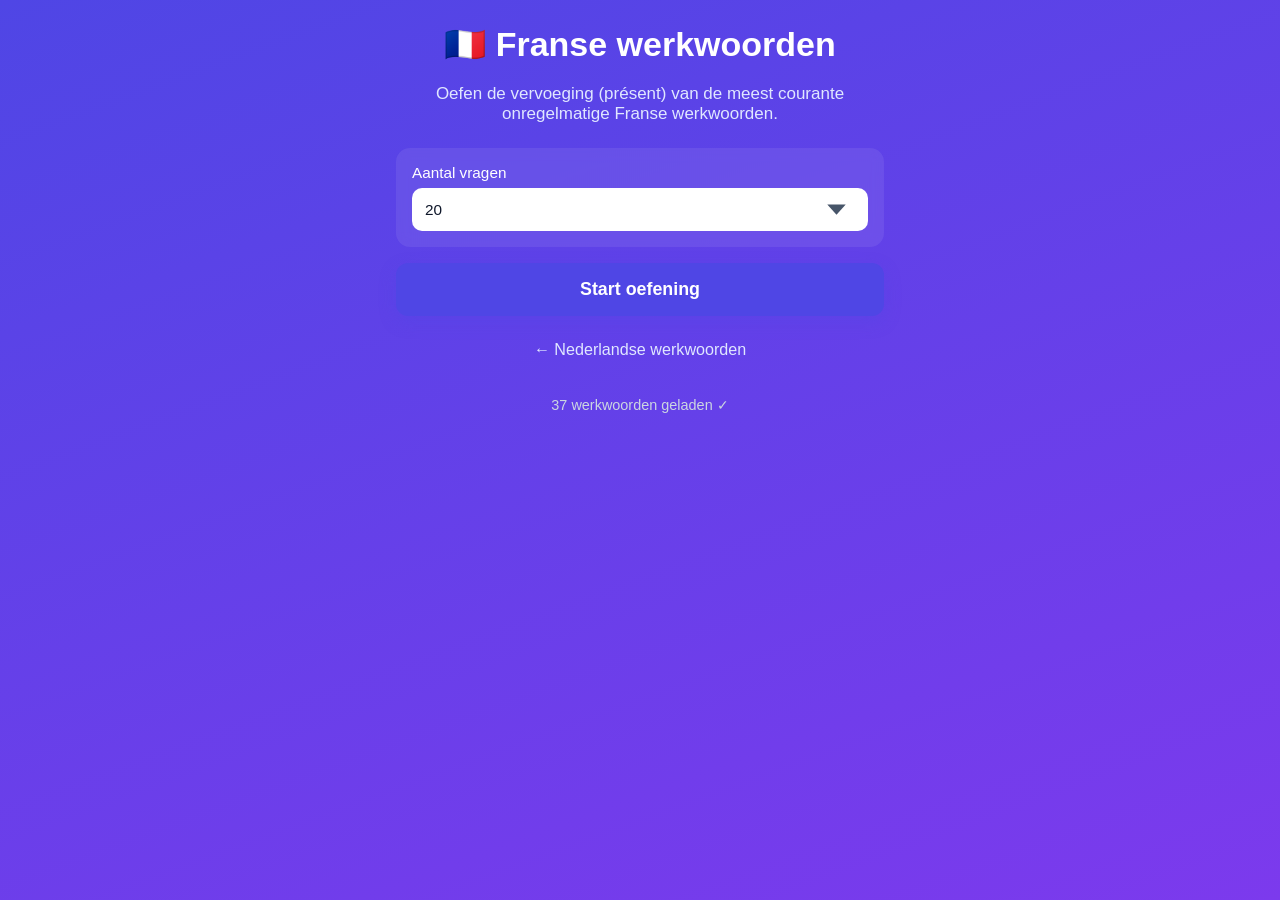
==== frans.html @ e793cc1b "Voeg Franse werkwoorden-oefenpagina toe (présent, alle personen)" ====
<!DOCTYPE html>
<html lang="nl">
<head>
  <meta charset="UTF-8" />
  <meta name="viewport" content="width=device-width, initial-scale=1, viewport-fit=cover, user-scalable=no" />
  <meta name="theme-color" content="#4f46e5" />
  <meta name="apple-mobile-web-app-capable" content="yes" />
  <meta name="apple-mobile-web-app-status-bar-style" content="black-translucent" />
  <meta name="apple-mobile-web-app-title" content="Frans" />
  <link rel="manifest" href="manifest.webmanifest" />
  <link rel="apple-touch-icon" href="icons/icon-192.png" />
  <link rel="icon" href="icons/icon-192.png" />
  <link rel="stylesheet" href="style.css" />
  <title>Franse werkwoorden oefenen</title>
</head>
<body>
  <main id="app">
    <!-- Start scherm -->
    <section id="screen-start" class="screen active">
      <h1>🇫🇷 Franse werkwoorden</h1>
      <p class="lead">Oefen de vervoeging (présent) van de meest courante onregelmatige Franse werkwoorden.</p>
      <div class="options">
        <label>
          Aantal vragen
          <select id="select-count">
            <option value="10">10</option>
            <option value="20" selected>20</option>
            <option value="30">30</option>
            <option value="all">Alles</option>
          </select>
        </label>
      </div>
      <button id="btn-start" class="primary big">Start oefening</button>
      <a href="index.html" class="link-secondary">← Nederlandse werkwoorden</a>
      <p class="muted" id="load-status">Werkwoorden laden…</p>
    </section>

    <!-- Quiz scherm -->
    <section id="screen-quiz" class="screen">
      <header class="quiz-header">
        <div class="progress"><div id="progress-bar"></div></div>
        <div class="meta">
          <span id="progress-text">1 / 20</span>
          <span id="score-text">✓ 0  ✗ 0</span>
        </div>
      </header>

      <div class="card">
        <div class="prompt-line">
          <span class="label">Nederlands</span>
          <span id="nl-verb" class="infinitief">—</span>
        </div>
        <div class="prompt-line">
          <span class="label">Frans (infinitief)</span>
          <span id="fr-infinitif" class="fr-inf">—</span>
        </div>
        <div class="prompt-line">
          <span class="label">Persoon</span>
          <span id="person-label" class="person">—</span>
        </div>

        <form id="answer-form" autocomplete="off">
          <div class="field">
            <label for="input-answer" id="answer-label">Geef de vervoeging</label>
            <input id="input-answer" type="text" inputmode="text" autocapitalize="none" autocorrect="off" spellcheck="false" placeholder="bv. veux" />
          </div>
          <button id="btn-check" type="submit" class="primary big">Controleer</button>
        </form>

        <div id="feedback" class="feedback" aria-live="polite"></div>
        <button id="btn-next" class="primary big hidden">Volgende ▸</button>
      </div>
    </section>

    <!-- Resultaat scherm -->
    <section id="screen-result" class="screen">
      <h1 id="result-emoji">🎉</h1>
      <h2 id="result-title">Goed gedaan!</h2>
      <div class="score-box">
        <div class="big-score" id="big-score">0%</div>
        <div class="score-detail" id="score-detail">0 van 0 juist</div>
        <div class="score-comment" id="score-comment"></div>
      </div>

      <h3 id="mistakes-title">Fouten</h3>
      <ul id="mistakes-list" class="mistakes"></ul>

      <div class="actions">
        <button id="btn-again" class="primary big">Opnieuw</button>
        <button id="btn-home" class="secondary">Naar start</button>
      </div>
    </section>
  </main>

  <script src="frans.js"></script>
</body>
</html>
---- style.css ----
:root {
  --bg: #0f172a;
  --bg-elev: #1e293b;
  --card: #ffffff;
  --text: #0f172a;
  --muted: #64748b;
  --primary: #4f46e5;
  --primary-dark: #4338ca;
  --secondary: #e2e8f0;
  --good: #16a34a;
  --good-bg: #dcfce7;
  --bad: #dc2626;
  --bad-bg: #fee2e2;
  --warn: #d97706;
  --warn-bg: #fef3c7;
  --radius: 14px;
  --shadow: 0 10px 30px rgba(0, 0, 0, 0.15);
}

* { box-sizing: border-box; }

html, body {
  margin: 0;
  padding: 0;
  height: 100%;
  background: linear-gradient(160deg, #4f46e5 0%, #7c3aed 100%);
  color: var(--text);
  font-family: -apple-system, BlinkMacSystemFont, "SF Pro Text", "Segoe UI", Roboto, Helvetica, Arial, sans-serif;
  font-size: 17px;
  -webkit-tap-highlight-color: transparent;
  overscroll-behavior-y: none;
}

body {
  min-height: 100dvh;
  padding: env(safe-area-inset-top) env(safe-area-inset-right) env(safe-area-inset-bottom) env(safe-area-inset-left);
}

main#app {
  max-width: 520px;
  margin: 0 auto;
  padding: 16px;
  min-height: 100dvh;
  display: flex;
  flex-direction: column;
  justify-content: flex-start;
}

.screen { display: none; flex-direction: column; gap: 16px; }
.screen.active { display: flex; }

h1 { font-size: 2rem; margin: 8px 0 4px; color: #fff; text-align: center; }
h2 { font-size: 1.3rem; margin: 4px 0; color: #fff; text-align: center; }
h3 { font-size: 1.05rem; margin: 12px 0 6px; color: #fff; }
p.lead { color: #e0e7ff; text-align: center; margin: 0 0 8px; }
p.muted { color: #cbd5e1; text-align: center; font-size: 0.85rem; }

/* Start scherm */
.options {
  display: flex;
  flex-direction: column;
  gap: 12px;
  background: rgba(255,255,255,0.08);
  padding: 16px;
  border-radius: var(--radius);
  backdrop-filter: blur(6px);
}
.options label {
  display: flex;
  flex-direction: column;
  gap: 6px;
  color: #fff;
  font-size: 0.9rem;
}
select {
  font: inherit;
  padding: 12px;
  border-radius: 10px;
  border: 1px solid rgba(255,255,255,0.2);
  background: #fff;
  color: var(--text);
  appearance: none;
  -webkit-appearance: none;
  background-image: url("data:image/svg+xml;utf8,<svg xmlns='http://www.w3.org/2000/svg' viewBox='0 0 20 20'><path fill='%23475569' d='M5.5 7.5l4.5 5 4.5-5z'/></svg>");
  background-repeat: no-repeat;
  background-position: right 10px center;
  padding-right: 34px;
}

/* Buttons */
button {
  font: inherit;
  border: 0;
  border-radius: 12px;
  padding: 14px 18px;
  cursor: pointer;
  transition: transform 0.05s ease, background 0.2s ease;
  touch-action: manipulation;
}
button:active { transform: scale(0.98); }
button.big { font-size: 1.05rem; font-weight: 600; padding: 16px 18px; }
button.primary {
  background: var(--primary);
  color: #fff;
  box-shadow: 0 6px 16px rgba(79, 70, 229, 0.35);
}
button.primary:hover { background: var(--primary-dark); }
button.secondary {
  background: var(--secondary);
  color: var(--text);
}
button:disabled { opacity: 0.55; cursor: not-allowed; }
.hidden { display: none !important; }

/* Quiz */
.quiz-header {
  display: flex;
  flex-direction: column;
  gap: 8px;
  color: #fff;
}
.progress {
  height: 8px;
  background: rgba(255,255,255,0.2);
  border-radius: 999px;
  overflow: hidden;
}
#progress-bar {
  height: 100%;
  width: 0%;
  background: #fff;
  border-radius: 999px;
  transition: width 0.3s ease;
}
.meta {
  display: flex;
  justify-content: space-between;
  font-size: 0.9rem;
  font-variant-numeric: tabular-nums;
}

.card {
  background: var(--card);
  border-radius: var(--radius);
  padding: 20px;
  box-shadow: var(--shadow);
  display: flex;
  flex-direction: column;
  gap: 14px;
}
.prompt-line {
  display: flex;
  align-items: center;
  gap: 10px;
  flex-wrap: wrap;
}
.label {
  font-size: 0.75rem;
  text-transform: uppercase;
  letter-spacing: 0.05em;
  color: var(--muted);
  font-weight: 600;
}
.infinitief {
  font-size: 2rem;
  font-weight: 700;
  color: var(--primary);
  letter-spacing: -0.01em;
}
.badge {
  font-size: 0.7rem;
  padding: 3px 8px;
  border-radius: 999px;
  background: var(--secondary);
  color: var(--muted);
  text-transform: uppercase;
  font-weight: 700;
  letter-spacing: 0.05em;
}

.field { display: flex; flex-direction: column; gap: 6px; }
.field label { font-size: 0.8rem; color: var(--muted); font-weight: 600; }
input[type="text"] {
  font: inherit;
  font-size: 1.1rem;
  padding: 14px;
  border-radius: 10px;
  border: 2px solid #e2e8f0;
  background: #f8fafc;
  color: var(--text);
  transition: border-color 0.15s ease, background 0.15s ease;
  width: 100%;
}
input[type="text"]:focus {
  outline: none;
  border-color: var(--primary);
  background: #fff;
}
input.ok    { border-color: var(--good); background: var(--good-bg); }
input.wrong { border-color: var(--bad); background: var(--bad-bg); }
input.warn  { border-color: var(--warn); background: var(--warn-bg); }
input:disabled { opacity: 0.85; }

form { display: flex; flex-direction: column; gap: 12px; margin: 0; }

.feedback {
  font-size: 0.95rem;
  padding: 12px 14px;
  border-radius: 10px;
  line-height: 1.4;
  display: none;
}
.feedback.show { display: block; }
.feedback.good { background: var(--good-bg); color: var(--good); }
.feedback.bad  { background: var(--bad-bg);  color: var(--bad); }
.feedback.warn { background: var(--warn-bg); color: var(--warn); }
.feedback strong { color: inherit; }

/* Resultaat */
.score-box {
  background: rgba(255,255,255,0.95);
  border-radius: var(--radius);
  padding: 20px;
  text-align: center;
  box-shadow: var(--shadow);
}
.big-score {
  font-size: 3.5rem;
  font-weight: 800;
  color: var(--primary);
  line-height: 1;
  margin-bottom: 6px;
  font-variant-numeric: tabular-nums;
}
.score-detail { color: var(--muted); font-size: 0.95rem; }
.score-comment { margin-top: 10px; font-weight: 600; color: var(--text); }

.mistakes {
  list-style: none;
  padding: 0;
  margin: 0;
  display: flex;
  flex-direction: column;
  gap: 8px;
}
.mistakes li {
  background: #fff;
  border-radius: 10px;
  padding: 12px 14px;
  box-shadow: 0 2px 6px rgba(0,0,0,0.08);
}
.mistakes .m-inf { font-weight: 700; color: var(--primary); }
.mistakes .m-row {
  display: flex;
  justify-content: space-between;
  gap: 10px;
  font-size: 0.9rem;
  margin-top: 4px;
  color: var(--muted);
}
.mistakes .m-row .wrong-a { color: var(--bad); text-decoration: line-through; }
.mistakes .m-row .right-a { color: var(--good); font-weight: 600; }
.mistakes .m-empty {
  text-align: center;
  color: #fff;
  padding: 14px;
  background: rgba(255,255,255,0.1);
  border-radius: 10px;
}

.actions {
  display: flex;
  flex-direction: column;
  gap: 10px;
  margin-top: 8px;
  padding-bottom: 16px;
}

@media (min-width: 480px) {
  .actions { flex-direction: row; }
  .actions button { flex: 1; }
}

/* Franse pagina: extra elementen */
.fr-inf {
  font-size: 1.4rem;
  font-weight: 700;
  color: var(--primary);
  font-style: italic;
}
.person {
  font-size: 1.05rem;
  font-weight: 600;
  color: var(--text);
}
.link-secondary {
  display: inline-block;
  text-align: center;
  color: #e0e7ff;
  text-decoration: none;
  padding: 8px;
  font-size: 0.95rem;
}
.link-secondary:hover { color: #fff; text-decoration: underline; }
.link-secondary.on-card {
  color: var(--primary);
  font-weight: 600;
  margin-top: 6px;
}

/* Vervoegingstabel (feedback + fouten) */
.conj-wrap {
  margin-top: 10px;
}
.conj-title {
  font-size: 0.8rem;
  color: var(--muted);
  margin-bottom: 6px;
  font-weight: 600;
}
.conj-table {
  width: 100%;
  border-collapse: collapse;
  font-size: 0.9rem;
  background: rgba(255,255,255,0.6);
  border-radius: 8px;
  overflow: hidden;
}
.conj-table td {
  padding: 6px 10px;
  border-bottom: 1px solid rgba(0,0,0,0.06);
  color: var(--text);
}
.conj-table tr:last-child td { border-bottom: 0; }
.conj-table td.pron {
  color: var(--muted);
  font-weight: 600;
  width: 40%;
}
.conj-table td.form {
  font-weight: 600;
  text-align: right;
}
.conj-table tr.hi td {
  background: var(--good-bg);
  color: var(--good);
}
.feedback.bad .conj-table tr.hi td {
  background: var(--bad-bg);
  color: var(--bad);
}
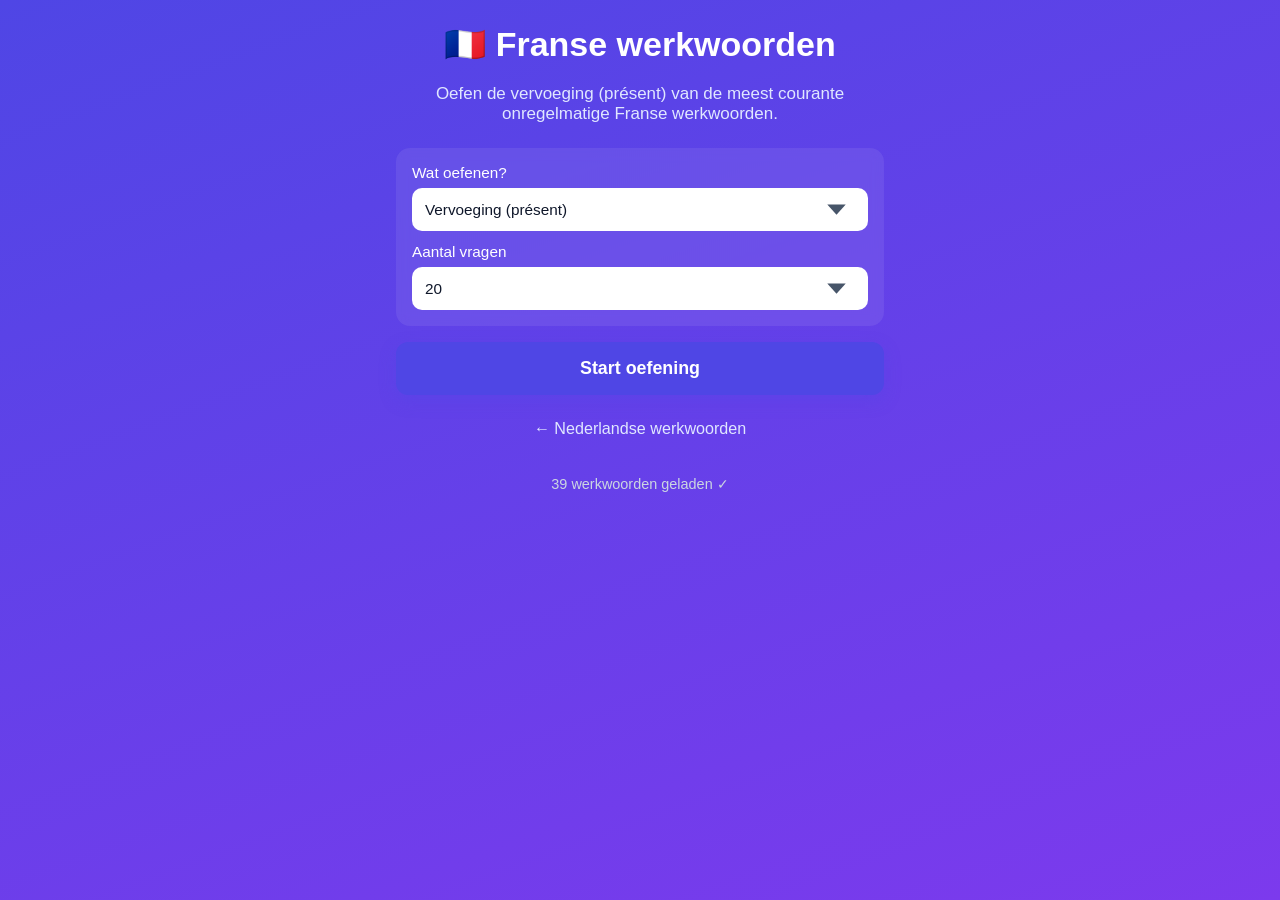
==== commit 3a283265: "Voeg oefenmodus toe: Nederlandse infinitief → Franse infinitief (strikt op diacritische tekens)" ====
--- a/frans.html
+++ b/frans.html
@@ -20,6 +20,13 @@
       <h1>🇫🇷 Franse werkwoorden</h1>
       <p class="lead">Oefen de vervoeging (présent) van de meest courante onregelmatige Franse werkwoorden.</p>
       <div class="options">
+        <label>
+          Wat oefenen?
+          <select id="select-mode">
+            <option value="conjugation" selected>Vervoeging (présent)</option>
+            <option value="infinitive">Infinitief NL → FR</option>
+          </select>
+        </label>
         <label>
           Aantal vragen
           <select id="select-count">
@@ -50,11 +57,11 @@
           <span class="label">Nederlands</span>
           <span id="nl-verb" class="infinitief">—</span>
         </div>
-        <div class="prompt-line">
+        <div class="prompt-line" id="row-fr-infinitif">
           <span class="label">Frans (infinitief)</span>
           <span id="fr-infinitif" class="fr-inf">—</span>
         </div>
-        <div class="prompt-line">
+        <div class="prompt-line" id="row-person">
           <span class="label">Persoon</span>
           <span id="person-label" class="person">—</span>
         </div>
